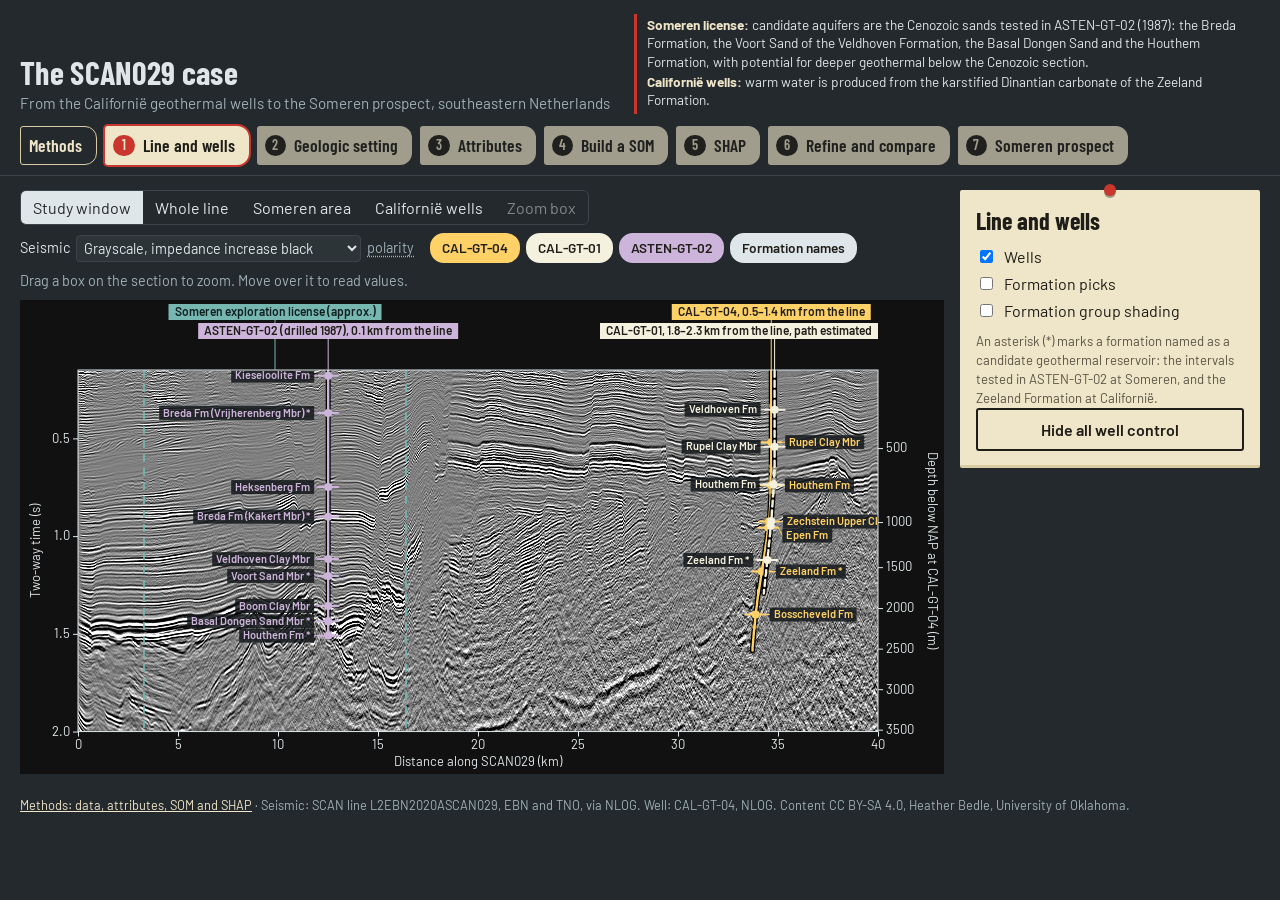
==== index.html @ 5c76081e "Add files via upload" ====
<!doctype html>
<html lang="en">
<head>
<meta charset="utf-8">
<meta name="viewport" content="width=device-width, initial-scale=1">
<title>The SCAN029 case: attributes, SOM facies and SHAP</title>
<link rel="preconnect" href="https://fonts.googleapis.com">
<link rel="preconnect" href="https://fonts.gstatic.com" crossorigin>
<link href="https://fonts.googleapis.com/css2?family=Barlow+Condensed:wght@500;600;700&family=Barlow:wght@400;500;600&display=swap" rel="stylesheet">
<link rel="stylesheet" href="css/style.css">
<script data-goatcounter="https://hbedle.goatcounter.com/count" async src="//gc.zgo.at/count.js"></script>
</head>
<body>
<header class="bar">
  <div class="case">
    <h1>The SCAN029 case</h1>
    <p>From the Californië geothermal wells to the Someren prospect, southeastern Netherlands</p>
  </div>
  <div class="job" aria-label="Exploration context">
    <p><strong>Someren license:</strong> candidate aquifers are the Cenozoic sands tested in ASTEN-GT-02 (1987): the Breda Formation, the Voort Sand of the Veldhoven Formation, the Basal Dongen Sand and the Houthem Formation, with potential for deeper geothermal below the Cenozoic section.</p>
    <p><strong>Californië wells:</strong> warm water is produced from the karstified Dinantian carbonate of the Zeeland Formation.</p>
  </div>
  <nav class="stages" aria-label="Stages">
    <a class="tag methods" href="methods.html" target="_blank" rel="noopener">Methods</a>
    <button class="tag" data-stage="1" aria-current="true"><span>1</span>Line and wells</button>
    <button class="tag" data-stage="2"><span>2</span>Geologic setting</button>
    <button class="tag" data-stage="3"><span>3</span>Attributes</button>
    <button class="tag" data-stage="4"><span>4</span>Build a SOM</button>
    <button class="tag" data-stage="5"><span>5</span>SHAP</button>
    <button class="tag" data-stage="6"><span>6</span>Refine and compare</button>
    <button class="tag" data-stage="7"><span>7</span>Someren prospect</button>
  </nav>
</header>

<main class="board">
  <section class="exhibit" aria-label="Seismic section">
    <div class="viewbar">
      <div class="seg" role="group" aria-label="Zoom">
        <button data-zoom="study" aria-pressed="true">Study window</button>
        <button data-zoom="full" aria-pressed="false">Whole line</button>
        <button data-zoom="someren" aria-pressed="false">Someren area</button>
        <button data-zoom="well" aria-pressed="false">Californië wells</button>
        <button data-zoom="custom" aria-pressed="false" disabled title="Drag a box on the section to zoom">Zoom box</button>
      </div>
      <label class="seis">Seismic <select id="seisMap"></select> <button class="term" data-term="polarity">polarity</button></label>
      <div class="chips" id="wellChips" role="group" aria-label="Wells shown"></div>
      <div class="readout" id="readout">Drag a box on the section to zoom. Move over it to read values.</div>
    </div>
    <div class="canvaswrap"><canvas id="section" aria-label="Seismic section display"></canvas></div>
  </section>

  <aside class="notes">
    <!-- Stage 1 -->
    <div class="card" data-for="1">
      <h2>Line and wells</h2>
      <fieldset>
        <label><input type="checkbox" id="showWell" checked> Wells</label>
        <label><input type="checkbox" id="showHorizons"> Formation picks</label>
        <label><input type="checkbox" id="showUnits"> Formation group shading</label>
      </fieldset>
      <p class="small">An asterisk (*) marks a formation named as a candidate geothermal reservoir: the intervals tested in ASTEN-GT-02 at Someren, and the Zeeland Formation at Californië.</p>
      <button class="big" id="hideWellControl" aria-pressed="false">Hide all well control</button>
      <div class="pick" id="pickPanel" hidden>
        <h3>Pick horizons</h3>
        <label class="field">Horizon <select id="pickHorizon"></select></label>
        <label><input type="checkbox" id="pickSnap" checked> Snap to the horizon polarity within ±8 ms</label>
        <p class="small">Click adds a point. Shift-click removes the nearest point. Picked horizons replace the automatic ones along their picked extent.</p>
        <div class="row2"><button class="big" id="pickClear">Clear horizon</button><button class="big" id="pickSave">Download picks</button></div>
      </div>
    </div>

    <!-- Geologic setting -->
    <div class="card" data-for="2" hidden>
      <h2>Geologic setting</h2>
      <p class="small">Each event outlines where it can be seen on SCAN029.</p>
      <div class="events">
        <button data-geo="33.3,35.3,0.85,1.10" aria-pressed="false"><b>Carboniferous → Permian</b><small>Variscan uplift and erosion; Zechstein rests on Namurian shale at Californië (Base Permian unconformity)</small></button>
        <button data-geo="33.8,35.3,0.70,0.82" aria-pressed="false"><b>Late Cretaceous</b><small>Inversion of the Roer Valley Graben; at Californië, Maastricht chalk rests on the Lower Buntsandstein</small></button>
        <button data-geo="10.5,14.5,1.30,1.55" aria-pressed="false"><b>Paleocene–Eocene → Oligocene</b><small>Erosion at the base of the Oligocene; Berg (Vessem) sand rests on Basal Dongen Sand in ASTEN-GT-02</small></button>
        <button data-geo="12.0,22.0,0.30,1.60" aria-pressed="false"><b>Late Oligocene → present</b><small>Graben subsidence along the Peel Boundary Fault, with up to 1000 m of throw and up to 2000 m of Cenozoic fill</small></button>
        <button data-geo="33.3,35.3,1.10,1.60" aria-pressed="false"><b>Dinantian</b><small>Carbonate platform; karst and fracture permeability produce warm water at Californië</small></button>
      </div>
      <label><input type="checkbox" id="geoColumns" checked> Formation groups at the wells</label>
      <p class="small">An asterisk (*) on a formation name marks a candidate geothermal reservoir.</p>
      <div id="groupLegend" class="legend-groups"></div>
      <figure class="ref">
        <a href="img/doornenbal2019_fig4.png" target="_blank" rel="noopener"><img src="img/doornenbal2019_fig4.png" alt="Interpreted west–east seismic line L2CAL2009A-2 across the Californië geothermal wells and the Tegelen Fault"></a>
        <figcaption>Interpreted line L2CAL2009A-2 across the Californië wells and the Tegelen Fault, a different line from SCAN029. Doornenbal et al. (2019), Geological Society, London, Special Publications 494, fig. 4. CC BY 4.0.</figcaption>
      </figure>
    </div>

    <!-- Attributes -->
    <div class="card" data-for="3" hidden>
      <h2>Attributes</h2>
      <label class="field">Attribute
        <select id="attrSelect"></select>
      </label>
      <label class="field">Color scale <select id="attrLut"></select></label>
      <label class="field">Overlay opacity <input type="range" id="attrOpacity" min="0" max="1" step="0.05" value="0.75"></label>
      <canvas id="colorbar" width="260" height="44" aria-label="Color scale"></canvas>
      <label class="keep"><input type="checkbox" id="attrForSom"> Use this attribute in the SOM <span id="pickCount" class="count"></span></label>
      <p class="small">Chosen for the SOM: <span id="somPicks2">none yet</span></p>
      <dl class="explain">
        <dt>Measures</dt><dd id="attrMeasures"></dd>
        <dt>Often associated with</dt><dd id="attrGeology"></dd>
        <dt>Source</dt><dd id="attrSource" class="small"></dd>
      </dl>
      <label><input type="checkbox" class="syncHorizons"> Formation picks</label>
    </div>

    <!-- Build a SOM -->
    <div class="card" data-for="4" hidden>
      <h2>Build a SOM</h2>
      <details open><summary>Attributes</summary>
        <div id="attrChecks" class="checks attr-picks"></div>
      </details>
      <p class="small">Chosen: <span id="somPicks">none yet</span></p>
      <label class="field">Neurons
        <select id="neurons" class="neurons">
          <option value="2">4 (2 × 2)</option><option value="3">9 (3 × 3)</option><option value="4">16 (4 × 4)</option>
          <option value="5">25 (5 × 5)</option><option value="6" selected>36 (6 × 6)</option><option value="8">64 (8 × 8)</option><option value="10">100 (10 × 10)</option>
        </select>
      </label>
      <label class="field">Area along the line
        <select id="somArea"><option value="study" selected>Study window (0–40 km)</option><option value="full">Whole line</option><option value="someren">Someren area (0–21 km)</option><option value="well">Californië wells (29–40 km)</option><option value="view">Current view (zoom box)</option></select>
      </label>
      <div class="row2">
        <label class="field">Top (s) <input type="number" id="somTop" min="0.15" max="2.9" step="0.05" value="0.15"></label>
        <label class="field">Base (s) <input type="number" id="somBase" min="0.25" max="3.0" step="0.05" value="2.00"></label>
      </div>
      <p class="small">Attributes are converted to standard deviations within this window, and only samples inside it are trained on and classified.</p>
      <button class="big run" id="runSom">Train the SOM</button>
      <div class="progress" id="progress" hidden><div class="bar"><span id="progressBar"></span></div><p class="small"></p></div>
      <label class="field">Overlay opacity <input type="range" id="somOpacity" min="0" max="1" step="0.05" value="0.75"></label>
      <h3>The trained map</h3><button class="term help" data-term="helpSomGrid">Help me read this plot</button>
      <canvas id="somGrid" width="268" height="268" aria-label="SOM neuron grid with 2D colors; click a neuron to switch it on or off"></canvas>
      <div class="row2"><button class="big" id="neuronsAll">Show all neurons</button><button class="big" id="neuronsNone">Hide all neurons</button></div>
      <p class="small" id="neuronInfo"></p>
      <p class="small">Click a neuron to switch it on or off on the section; shift-click shows only that neuron. Dot size is the share of samples assigned to each neuron.</p>
      <details><summary>Attributes that repeat each other</summary>
        <div id="redundancy" class="small"></div>
      </details>
      <details><summary>Runs</summary>
        <div id="runLog" class="runlog"><p class="small">No runs yet.</p></div>
      </details>
    </div>

    <!-- SHAP -->
    <div class="card" data-for="5" hidden>
      <h2>SHAP</h2>
      <p class="small" id="shapRunLabel">Train a SOM in stage 4 first.</p>
      <h3>Global SHAP: how far each attribute moves samples across the map</h3><button class="term help" data-term="helpShapGlobal">Help me read this plot</button>
      <canvas id="shapGlobal" width="268" height="200" aria-label="Mean SHAP magnitude by attribute"></canvas>
      <p class="small">Mean <button class="term" data-term="shap">SHAP</button> magnitude over 400 random samples, as a fraction of the map width. Axis fixed at 0–0.3.</p>
      <h3>Local SHAP: one sample</h3>
      <p class="small" id="sampleTitle">Click the section to explain a sample</p>
      <button class="term help" data-term="helpShapPath">Help me read this plot</button>
      <canvas id="shapPath" width="268" height="268" aria-label="Path of a sample across the SOM grid"></canvas>
      <button class="term help" data-term="helpShapBars">Help me read this plot</button>
      <canvas id="shapLocal" width="268" height="200" aria-label="SHAP values for the clicked sample"></canvas>
      <p class="small">The path starts at the average position of all samples and adds each attribute's SHAP value in turn, largest first, ending at the sample's position on the map.</p>
    </div>

    <!-- Refine and compare -->
    <div class="card" data-for="6" hidden>
      <h2>Refine and compare</h2>
      <div id="comparePanel">
        <fieldset class="modes">
          <label><input type="radio" name="compareMode" value="off" checked> One run only</label>
          <label><input type="radio" name="compareMode" value="wipe"> Two runs, one view with a movable split</label>
          <label><input type="radio" name="compareMode" value="stacked"> Two runs, one view above the other</label>
        </fieldset>
        <label class="field" id="wipeRow">Split position <input type="range" id="wipe" min="0.05" max="0.95" step="0.01" value="0.5"></label>
        <div class="row2"><label class="field">Left <select id="runA"></select></label><label class="field">Right <select id="runB"></select></label></div>
        <button class="big" id="swapRuns">Swap left and right</button>
        <label class="field">Overlay opacity <input type="range" id="somOpacity2" min="0" max="1" step="0.05" value="0.75"></label>
        <div class="row2"><canvas id="somGridA" width="132" height="132" aria-label="Left run neuron grid"></canvas><canvas id="somGridB" width="132" height="132" aria-label="Right run neuron grid"></canvas></div>
      </div>
      <details open><summary>Change the attributes and run again</summary>
        <p class="small">Change the set after reading the SHAP values, then train a second SOM in the same window.</p>
        <div id="attrChecks2" class="checks attr-picks"></div>
        <p class="small">Chosen: <span id="somPicks2b">none yet</span> <span id="pickCount2" class="count"></span></p>
        <label class="field">Neurons
          <select class="neurons">
            <option value="2">4 (2 × 2)</option><option value="3">9 (3 × 3)</option><option value="4">16 (4 × 4)</option>
            <option value="5">25 (5 × 5)</option><option value="6" selected>36 (6 × 6)</option><option value="8">64 (8 × 8)</option><option value="10">100 (10 × 10)</option>
          </select>
        </label>
        <p class="small">Window: <span id="windowText"></span> (set in stage 4)</p>
        <button class="big run" id="runSom2">Train the SOM again</button>
        <div class="progress" hidden><div class="bar"><span></span></div><p class="small"></p></div>
      </details>
    </div>

    <!-- Someren prospect -->
    <div class="card" data-for="7" hidden>
      <h2>Someren prospect</h2>
      <p class="small">ASTEN-GT-02, drilled in 1987, lies 0.1 km from the line inside the license. Its tops are placed in two-way time with the migration velocities.</p>
      <label class="field">Overlay opacity <input type="range" id="verdictOpacity" min="0" max="1" step="0.05" value="0.6"></label>
      <canvas id="somGridVerdict" width="268" height="268" aria-label="SOM neuron grid; click a neuron to switch it on or off"></canvas>
      <div class="row2"><button class="big" id="neuronsAllV">Show all neurons</button><button class="big" id="neuronsNoneV">Hide all neurons</button></div>
      <p class="small" id="neuronInfoVerdict"></p>
    </div>
  </aside>
</main>

<div class="glossary" id="glossary" role="dialog" aria-modal="false" hidden>
  <button class="close" aria-label="Close">×</button>
  <h3 id="glossTitle"></h3><p id="glossText"></p>
</div>

<footer class="foot">
  <a href="methods.html" target="_blank" rel="noopener">Methods: data, attributes, SOM and SHAP</a> ·
  Seismic: SCAN line L2EBN2020ASCAN029, EBN and TNO, via NLOG. Well: CAL-GT-04, NLOG.
  Content CC BY-SA 4.0, Heather Bedle, University of Oklahoma.
</footer>
<script src="js/app.js"></script>
</body>
</html>
---- css/style.css ----
:root{
  --board:#23292c; --board-2:#2c3438; --line:#3b4549;
  --paper:#efe5c8; --paper-edge:#d9cba2; --ink:#1f1d18; --ink-soft:#5a5446;
  --thread:#c8362d; --chalk:#dfe6e9; --chalk-dim:#9fb0b6;
  --font-display:"Barlow Condensed","Arial Narrow",Arial,sans-serif;
  --font-body:"Barlow","Helvetica Neue",Arial,sans-serif;
}
*{box-sizing:border-box}
html,body{margin:0;background:var(--board);color:var(--chalk);font-family:var(--font-body);font-size:16px;line-height:1.45}
button,select,input{font:inherit}
[hidden]{display:none!important}
:focus-visible{outline:3px solid #ffd166;outline-offset:2px}

.bar{display:flex;flex-wrap:wrap;align-items:flex-end;justify-content:space-between;gap:12px 24px;padding:14px 20px 10px;border-bottom:1px solid var(--line)}
.case h1{font-family:var(--font-display);font-weight:700;font-size:2rem;line-height:1;margin:0;letter-spacing:.01em}
.case p{margin:4px 0 0;color:var(--chalk-dim);font-size:.95rem}
.stages{display:flex;flex-wrap:wrap;gap:8px}
.tag{position:relative;display:flex;align-items:center;gap:8px;padding:6px 14px 6px 8px;border:0;border-radius:3px 12px 12px 3px;
  background:var(--paper);color:var(--ink);font-family:var(--font-display);font-weight:600;font-size:1.1rem;cursor:pointer;opacity:.62}
.tag span{display:grid;place-items:center;width:1.5em;height:1.5em;border-radius:50%;background:var(--ink);color:var(--paper);font-size:.9rem}
.tag[aria-current="true"]{opacity:1;box-shadow:0 0 0 2px var(--thread)}
.tag[aria-current="true"] span{background:var(--thread)}
.tag:disabled{cursor:not-allowed;opacity:.3}

.board{display:grid;grid-template-columns:minmax(0,1fr) 300px;gap:16px;padding:14px 20px}
.exhibit{min-width:0}
.viewbar{display:flex;flex-wrap:wrap;gap:8px 16px;align-items:center;margin-bottom:8px}
.seg{display:inline-flex;border:1px solid var(--line);border-radius:6px;overflow:hidden}
.seg button{background:transparent;color:var(--chalk);border:0;padding:5px 12px;cursor:pointer}
.seg button[aria-pressed="true"]{background:var(--chalk);color:var(--board)}
.readout{color:var(--chalk-dim);font-size:.9rem;font-variant-numeric:tabular-nums}
.canvaswrap{position:relative;width:100%;aspect-ratio:16/8.2;background:#111}
#section{position:absolute;inset:0;width:100%;height:100%;cursor:crosshair}

.notes{display:flex;flex-direction:column;gap:14px}
.card{position:relative;background:var(--paper);color:var(--ink);padding:18px 16px 14px;border-radius:2px;border-bottom:3px solid var(--paper-edge)}
.card::before{content:"";position:absolute;top:-6px;left:50%;width:12px;height:12px;margin-left:-6px;border-radius:50%;background:var(--thread);box-shadow:0 2px 0 rgba(0,0,0,.35)}
.card h2{font-family:var(--font-display);font-weight:700;font-size:1.5rem;line-height:1.1;margin:0 0 10px}
.card h3{font-family:var(--font-display);font-weight:600;font-size:1.1rem;margin:14px 0 4px}
.card fieldset{border:0;margin:0 0 10px;padding:0;display:grid;gap:4px}
.card label{display:flex;gap:8px;align-items:center}
.card .field{display:grid;gap:4px;margin:8px 0}
.card select{width:100%;padding:5px;border:1px solid var(--ink-soft);background:#fffaf0;color:var(--ink);border-radius:3px}
.card input[type=range]{width:100%;accent-color:var(--thread)}
.big{width:100%;padding:8px;border:2px solid var(--ink);background:transparent;color:var(--ink);border-radius:3px;cursor:pointer;font-weight:600}
.big[aria-pressed="true"]{background:var(--ink);color:var(--paper)}
.small{font-size:.82rem;color:var(--ink-soft);margin:6px 0 0}
.explain{margin:8px 0}
.explain dt{font-weight:600;margin-top:8px}
.explain dd{margin:2px 0 0}
#wiggle,#colorbar{display:block;width:100%;height:auto}
.term{border:0;padding:0;background:none;color:inherit;font:inherit;text-decoration:underline dotted;text-underline-offset:3px;cursor:help}

.presets{display:grid;gap:4px;margin-bottom:6px}
.presets button{text-align:left;padding:6px 8px;border:1px solid var(--ink-soft);background:transparent;color:var(--ink);border-radius:3px;cursor:pointer}
.presets button[aria-checked="true"]{background:var(--ink);color:var(--paper)}
.presets small{display:block;font-size:.75rem;opacity:.8}
.legend{display:grid;gap:6px;margin:8px 0}
.legend .row{display:grid;grid-template-columns:18px 1fr;gap:8px;align-items:center}
.legend .sw{width:18px;height:18px;border-radius:2px}
.legend canvas{width:100%;height:auto;display:block}

.glossary{position:fixed;z-index:10;max-width:320px;background:var(--paper);color:var(--ink);padding:14px 16px;border-radius:3px;box-shadow:0 8px 24px rgba(0,0,0,.45)}
.glossary h3{font-family:var(--font-display);margin:0 0 6px;font-size:1.2rem}
.glossary p{margin:0}
.glossary .close{position:absolute;top:4px;right:8px;border:0;background:none;font-size:1.3rem;cursor:pointer;color:var(--ink)}
.foot{padding:8px 20px 18px;color:var(--chalk-dim);font-size:.8rem}

@media (max-width:900px){
  .board{grid-template-columns:1fr}
  .canvaswrap{aspect-ratio:4/3.4}
}

.row2{display:grid;grid-template-columns:1fr 1fr;gap:6px}
.pick{border-top:1px dashed var(--ink-soft);margin-top:12px;padding-top:4px}
#shapLocal,#shapGlobal,#shapBar{display:block;width:100%;height:auto;background:#fffaf0}

.checks{display:grid;gap:2px;margin-bottom:6px}
.checks .fam{font-weight:600;font-size:.8rem;color:var(--ink-soft);margin-top:6px;text-transform:uppercase;letter-spacing:.04em}
.checks label{font-size:.95rem}
.run{background:var(--thread);border-color:var(--thread);color:#fff;margin-top:6px}
.run:disabled{opacity:.5;cursor:wait}
.progress .bar{height:8px;background:#e0d4b0;border-radius:4px;overflow:hidden;margin-top:8px}
.progress .bar span{display:block;height:100%;width:0;background:var(--thread)}
#somGrid,#somGridVerdict,#shapPath{display:block;width:100%;height:auto;background:#fffaf0}
.runlog{display:grid;gap:4px}
.runlog button{text-align:left;padding:6px 8px;border:1px solid var(--ink-soft);background:transparent;color:var(--ink);border-radius:3px;cursor:pointer;font-size:.85rem}
.runlog button[aria-pressed="true"]{background:var(--ink);color:var(--paper)}
.runlog small{display:block;opacity:.8}
.warn{color:#9d0208}

.chips{display:inline-flex;flex-wrap:wrap;gap:6px}
.chips button{--chip:#fff;border:2px solid var(--chip);background:transparent;color:var(--chip);border-radius:14px;padding:3px 10px;font-size:.85rem;font-weight:600;cursor:pointer}
.chips button[aria-pressed="true"]{background:var(--chip);color:#1f1d18}
.chips button:last-child{--chip:#dfe6e9}

.job{flex:1 1 420px;max-width:760px;font-size:.85rem;line-height:1.35;color:var(--chalk);border-left:3px solid var(--thread);padding:2px 0 2px 10px;margin:0}
.job p{margin:0 0 2px}
.job strong{color:var(--paper)}

.seis{display:inline-flex;gap:6px;align-items:center;color:var(--chalk);font-size:.9rem}
.seis select{background:var(--board-2);color:var(--chalk);border:1px solid var(--line);border-radius:4px;padding:3px}
.seis .term{color:var(--chalk-dim)}

.card input[type=number]{width:100%;padding:4px;border:1px solid var(--ink-soft);background:#fffaf0;color:var(--ink);border-radius:3px}

.events{display:grid;gap:5px;margin:6px 0 10px}
.events button{text-align:left;padding:6px 8px;border:1px solid var(--ink-soft);background:transparent;color:var(--ink);border-radius:3px;cursor:pointer}
.events button[aria-pressed="true"]{background:var(--ink);color:var(--paper)}
.events b{display:block;font-family:var(--font-display);font-size:1rem}
.events small{display:block;font-size:.8rem;line-height:1.3}
.legend-groups{display:grid;gap:3px;margin:6px 0 10px;font-size:.78rem}
.legend-groups .grp{display:grid;grid-template-columns:46px 1fr;gap:6px;align-items:center}
.legend-groups span{display:block;text-align:center;font-weight:700;border-radius:2px;padding:1px 0;color:#10151a}
.ref{margin:8px 0 0}
.ref img{width:100%;height:auto;display:block;border:1px solid var(--paper-edge)}
.ref figcaption{font-size:.75rem;color:var(--ink-soft);margin-top:4px}

.term.help{display:block;margin:0 0 4px;font-size:.8rem;color:#9d0208;text-decoration:underline dotted}
.seg button:disabled{opacity:.5;cursor:default}
.glossary{max-width:380px}

.tag.methods{text-decoration:none;background:transparent;color:var(--paper);border:1px solid var(--paper-edge);opacity:1}
.foot a{color:var(--paper)}
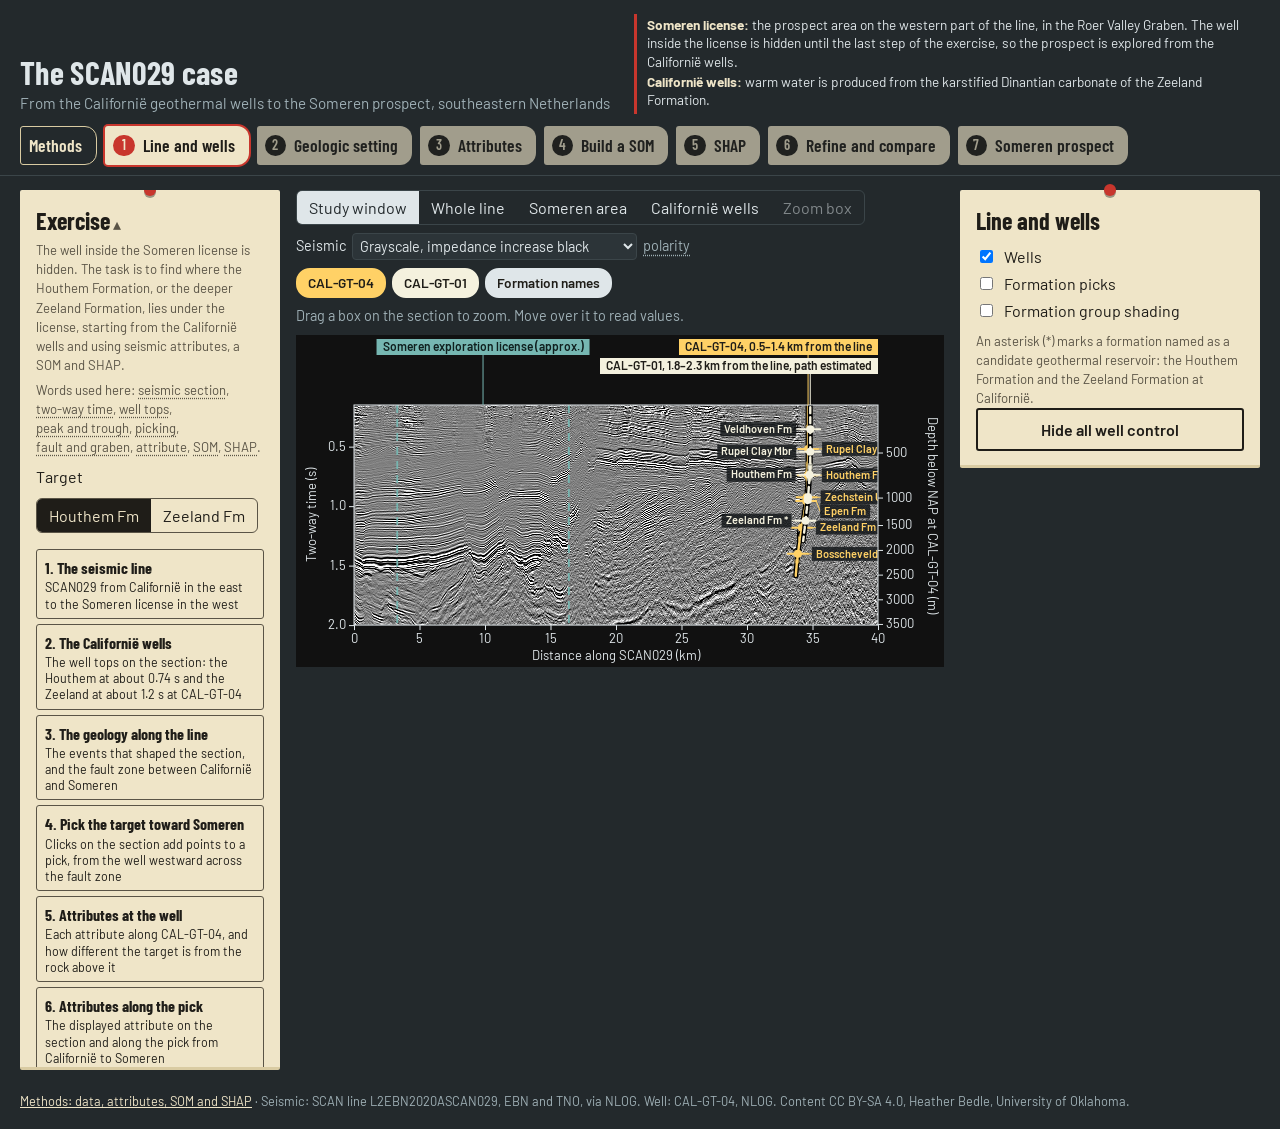
==== commit 0b15f710: "Add files via upload" ====
--- a/index.html
+++ b/index.html
@@ -17,7 +17,8 @@
     <p>From the Californië geothermal wells to the Someren prospect, southeastern Netherlands</p>
   </div>
   <div class="job" aria-label="Exploration context">
-    <p><strong>Someren license:</strong> candidate aquifers are the Cenozoic sands tested in ASTEN-GT-02 (1987): the Breda Formation, the Voort Sand of the Veldhoven Formation, the Basal Dongen Sand and the Houthem Formation, with potential for deeper geothermal below the Cenozoic section.</p>
+    <p class="beforeReveal"><strong>Someren license:</strong> the prospect area on the western part of the line, in the Roer Valley Graben. The well inside the license is hidden until the last step of the exercise, so the prospect is explored from the Californië wells.</p>
+    <p class="afterReveal" hidden><strong>Someren license:</strong> candidate aquifers are the intervals tested in ASTEN-GT-02 (1987): the sands of the 1987 Breda Formation (Oosterhout to Veldhoven formations in the 2021 TNO revision), the Voort Member, the Reusel Member (the 1987 Basal Dongen Sand) and the Houthem Formation, with potential for deeper geothermal below the Cenozoic section.</p>
     <p><strong>Californië wells:</strong> warm water is produced from the karstified Dinantian carbonate of the Zeeland Formation.</p>
   </div>
   <nav class="stages" aria-label="Stages">
@@ -33,6 +34,39 @@
 </header>
 
 <main class="board">
+  <aside class="exercise-col" aria-label="Exercise">
+    <details class="card exercise" open>
+      <summary><h2>Exercise</h2></summary>
+      <p class="small">The well inside the Someren license is hidden. The task is to find where the Houthem Formation, or the deeper Zeeland Formation, lies under the license, starting from the Californië wells and using seismic attributes, a SOM and SHAP.</p>
+      <p class="small">Words used here: <button class="term" data-term="section">seismic section</button>, <button class="term" data-term="twt">two-way time</button>, <button class="term" data-term="welltops">well tops</button>, <button class="term" data-term="peaktrough">peak and trough</button>, <button class="term" data-term="horizon">picking</button>, <button class="term" data-term="faultgraben">fault and graben</button>, <button class="term" data-term="attribute">attribute</button>, <button class="term" data-term="som">SOM</button>, <button class="term" data-term="shap">SHAP</button>.</p>
+      <label class="field">Target</label>
+      <div class="seg ex-seg" role="group" aria-label="Target" id="exTarget">
+        <button data-target="houthem" aria-pressed="true">Houthem Fm</button><button data-target="zeeland" aria-pressed="false">Zeeland Fm</button>
+      </div>
+      <div class="events" id="exSteps">
+        <button data-ex="1" aria-pressed="false"><b>1. The seismic line</b><small>SCAN029 from Californië in the east to the Someren license in the west</small></button>
+        <button data-ex="2" aria-pressed="false"><b>2. The Californië wells</b><small>The well tops on the section: the Houthem at about 0.74 s and the Zeeland at about 1.2 s at CAL-GT-04</small></button>
+        <button data-ex="3" aria-pressed="false"><b>3. The geology along the line</b><small>The events that shaped the section, and the fault zone between Californië and Someren</small></button>
+        <button data-ex="4" aria-pressed="false"><b>4. Pick the target toward Someren</b><small>Clicks on the section add points to a pick, from the well westward across the fault zone</small></button>
+        <button data-ex="5" aria-pressed="false"><b>5. Attributes at the well</b><small>Each attribute along CAL-GT-04, and how different the target is from the rock above it</small></button>
+        <button data-ex="6" aria-pressed="false"><b>6. Attributes along the pick</b><small>The displayed attribute on the section and along the pick from Californië to Someren</small></button>
+        <button data-ex="7" aria-pressed="false"><b>7. Build a SOM</b><small>The four attributes that set the target apart most, skipping near-duplicates, go to the SOM</small></button>
+        <button data-ex="8" aria-pressed="false"><b>8. Where the target's classes occur</b><small>Only the SOM classes of the target at CAL-GT-04 are shown along the line</small></button>
+        <button data-ex="9" aria-pressed="false"><b>9. SHAP</b><small>Which attributes place samples in those classes</small></button>
+        <button data-ex="10" aria-pressed="false"><b>10. Reveal the Someren well</b><small>The well inside the license, its Houthem top against the pick, and the SOM classes at the well</small></button>
+      </div>
+      <div id="pickCtl" hidden>
+        <p class="small">Picking is on: clicks on the section add points. Dragging a box still zooms. <span id="pickInfo"></span></p>
+        <label class="field">Snap each point to <button class="term" data-term="snap">snapping</button>
+          <select id="pickSnap"><option value="none">No snapping</option><option value="peak">Nearest peak (positive amplitude)</option><option value="trough">Nearest trough (negative amplitude)</option><option value="zero">Nearest zero crossing</option></select></label>
+        <div class="row2"><button class="big" id="pickUndo">Remove last point</button><button class="big" id="pickClearAll">Clear pick</button></div>
+        <button class="big" id="pickDone">Done picking</button>
+      </div>
+      <p class="small" id="exInfo"></p>
+      <div id="revealReport"></div>
+    </details>
+  </aside>
+
   <section class="exhibit" aria-label="Seismic section">
     <div class="viewbar">
       <div class="seg" role="group" aria-label="Zoom">
@@ -47,6 +81,14 @@
       <div class="readout" id="readout">Drag a box on the section to zoom. Move over it to read values.</div>
     </div>
     <div class="canvaswrap"><canvas id="section" aria-label="Seismic section display"></canvas></div>
+    <div id="pickProfileWrap" hidden><canvas id="pickProfile" aria-label="Attribute along the pick"></canvas></div>
+    <div class="expanel" id="exPanel" hidden>
+      <div><canvas id="exWell" aria-label="The displayed attribute along the wells"></canvas>
+        <button class="term help" data-term="helpExWell">Reading the well tracks</button></div>
+      <div><h3 id="exBarsTitle">How different the target is</h3>
+        <canvas id="exBars" width="300" height="360" aria-label="How different the target is from the rock above it, for every attribute"></canvas>
+        <p class="small" id="exBarsNote"></p><button class="term help" data-term="separationEx">How this is measured</button></div>
+    </div>
   </section>
 
   <aside class="notes">
@@ -58,7 +100,7 @@
         <label><input type="checkbox" id="showHorizons"> Formation picks</label>
         <label><input type="checkbox" id="showUnits"> Formation group shading</label>
       </fieldset>
-      <p class="small">An asterisk (*) marks a formation named as a candidate geothermal reservoir: the intervals tested in ASTEN-GT-02 at Someren, and the Zeeland Formation at Californië.</p>
+      <p class="small">An asterisk (*) marks a formation named as a candidate geothermal reservoir: the Houthem Formation and the Zeeland Formation at Californië<span class="afterReveal" hidden>, and the intervals tested in ASTEN-GT-02 at Someren</span>.</p>
       <button class="big" id="hideWellControl" aria-pressed="false">Hide all well control</button>
       <div class="pick" id="pickPanel" hidden>
         <h3>Pick horizons</h3>
@@ -76,7 +118,7 @@
       <div class="events">
         <button data-geo="33.3,35.3,0.85,1.10" aria-pressed="false"><b>Carboniferous → Permian</b><small>Variscan uplift and erosion; Zechstein rests on Namurian shale at Californië (Base Permian unconformity)</small></button>
         <button data-geo="33.8,35.3,0.70,0.82" aria-pressed="false"><b>Late Cretaceous</b><small>Inversion of the Roer Valley Graben; at Californië, Maastricht chalk rests on the Lower Buntsandstein</small></button>
-        <button data-geo="10.5,14.5,1.30,1.55" aria-pressed="false"><b>Paleocene–Eocene → Oligocene</b><small>Erosion at the base of the Oligocene; Berg (Vessem) sand rests on Basal Dongen Sand in ASTEN-GT-02</small></button>
+        <button data-geo="10.5,14.5,1.30,1.55" aria-pressed="false"><b>Paleocene–Eocene → Oligocene</b><small>Erosion at the base of the Oligocene; in the graben the Oligocene rests on the Paleocene, and the whole Eocene is missing</small></button>
         <button data-geo="12.0,22.0,0.30,1.60" aria-pressed="false"><b>Late Oligocene → present</b><small>Graben subsidence along the Peel Boundary Fault, with up to 1000 m of throw and up to 2000 m of Cenozoic fill</small></button>
         <button data-geo="33.3,35.3,1.10,1.60" aria-pressed="false"><b>Dinantian</b><small>Carbonate platform; karst and fracture permeability produce warm water at Californië</small></button>
       </div>
@@ -195,7 +237,8 @@
     <!-- Someren prospect -->
     <div class="card" data-for="7" hidden>
       <h2>Someren prospect</h2>
-      <p class="small">ASTEN-GT-02, drilled in 1987, lies 0.1 km from the line inside the license. Its tops are placed in two-way time with the migration velocities.</p>
+      <p class="small beforeReveal">The well inside the license is hidden until the last step of the exercise.</p>
+      <p class="small afterReveal" hidden>ASTEN-GT-02, drilled in 1987, lies 0.1 km from the line inside the license. Its tops, from the 2021 TNO revision, are placed in two-way time with the migration velocities.</p>
       <label class="field">Overlay opacity <input type="range" id="verdictOpacity" min="0" max="1" step="0.05" value="0.6"></label>
       <canvas id="somGridVerdict" width="268" height="268" aria-label="SOM neuron grid; click a neuron to switch it on or off"></canvas>
       <div class="row2"><button class="big" id="neuronsAllV">Show all neurons</button><button class="big" id="neuronsNoneV">Hide all neurons</button></div>
--- a/css/style.css
+++ b/css/style.css
@@ -122,3 +122,32 @@
 
 .tag.methods{text-decoration:none;background:transparent;color:var(--paper);border:1px solid var(--paper-edge);opacity:1}
 .foot a{color:var(--paper)}
+
+/* ---------- three columns: exercise steps on the left, the section in the middle, the stage controls on the right ---------- */
+.board{grid-template-columns:260px minmax(0,1fr) 300px}
+.exercise-col{min-width:0;display:flex;flex-direction:column;gap:14px}
+.exercise-col .card{position:sticky;top:10px;max-height:calc(100vh - 20px);overflow-y:auto}
+.exercise-col .events button small{font-size:.78rem}
+.exercise summary{cursor:pointer;list-style:none}
+.exercise summary::-webkit-details-marker{display:none}
+.exercise summary h2{display:inline}
+.exercise summary::after{content:" ▾";font-size:1rem;color:var(--ink-soft)}
+.exercise[open] summary::after{content:" ▴"}
+.ex-seg{margin:2px 0 10px;border-color:var(--ink-soft)}
+.ex-seg button{color:var(--ink)}
+.ex-seg button[aria-pressed="true"]{background:var(--ink);color:var(--paper)}
+#revealReport p{margin:6px 0}
+#pickProfileWrap{margin-top:8px}
+#pickProfile{display:block;width:100%;height:150px;background:#fffaf0;border-radius:2px}
+.expanel{display:grid;grid-template-columns:minmax(0,1.3fr) minmax(0,1fr);gap:12px;margin-top:10px;color:var(--chalk)}
+.expanel h3{margin:0 0 4px;font-family:var(--font-display)}
+#exWell{display:block;width:100%;height:460px;background:#fffaf0;border-radius:2px}
+#exBars{display:block;width:100%;height:auto;background:#fffaf0;cursor:pointer}
+.expanel .term.help{color:var(--chalk)}
+@media (max-width:1250px){
+  .board{grid-template-columns:minmax(0,1fr) 300px}
+  .exercise-col{grid-column:1 / -1}
+  .exercise-col .card{position:static;max-height:none}
+}
+@media (max-width:900px){ .board{grid-template-columns:1fr} .expanel{grid-template-columns:1fr} }
+.expanel .small{color:var(--chalk-dim)}
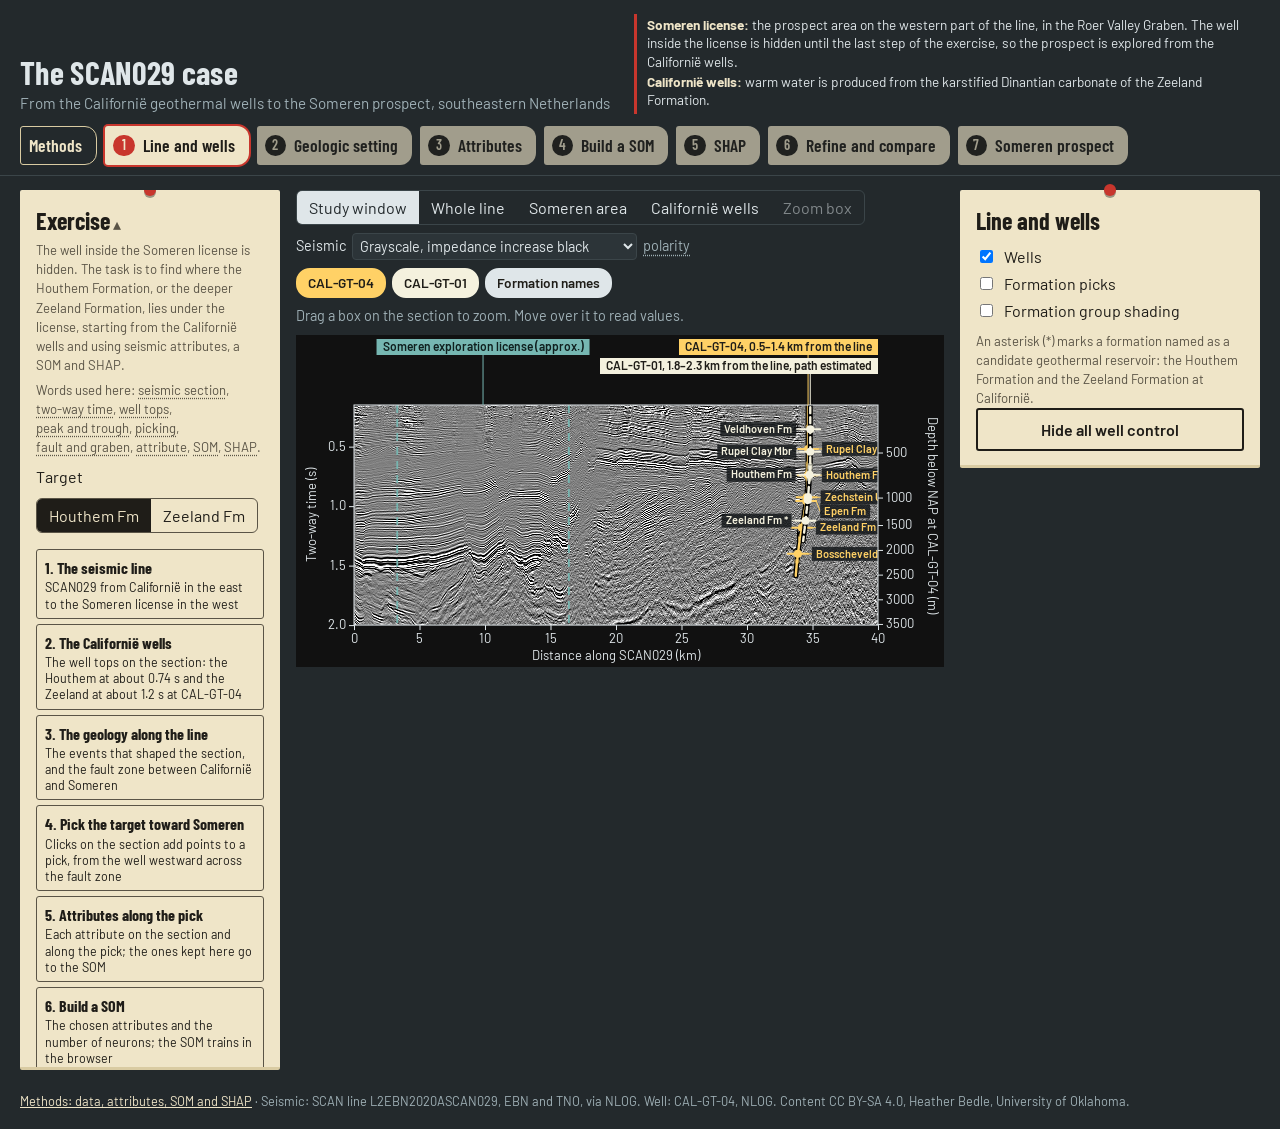
==== commit 08dcf3d0: "Add files via upload" ====
--- a/index.html
+++ b/index.html
@@ -7,7 +7,7 @@
 <link rel="preconnect" href="https://fonts.googleapis.com">
 <link rel="preconnect" href="https://fonts.gstatic.com" crossorigin>
 <link href="https://fonts.googleapis.com/css2?family=Barlow+Condensed:wght@500;600;700&family=Barlow:wght@400;500;600&display=swap" rel="stylesheet">
-<link rel="stylesheet" href="css/style.css">
+<link rel="stylesheet" href="css/style.css?v=2026-09-29-exercise2">
 <script data-goatcounter="https://hbedle.goatcounter.com/count" async src="//gc.zgo.at/count.js"></script>
 </head>
 <body>
@@ -48,12 +48,12 @@
         <button data-ex="2" aria-pressed="false"><b>2. The Californië wells</b><small>The well tops on the section: the Houthem at about 0.74 s and the Zeeland at about 1.2 s at CAL-GT-04</small></button>
         <button data-ex="3" aria-pressed="false"><b>3. The geology along the line</b><small>The events that shaped the section, and the fault zone between Californië and Someren</small></button>
         <button data-ex="4" aria-pressed="false"><b>4. Pick the target toward Someren</b><small>Clicks on the section add points to a pick, from the well westward across the fault zone</small></button>
-        <button data-ex="5" aria-pressed="false"><b>5. Attributes at the well</b><small>Each attribute along CAL-GT-04, and how different the target is from the rock above it</small></button>
-        <button data-ex="6" aria-pressed="false"><b>6. Attributes along the pick</b><small>The displayed attribute on the section and along the pick from Californië to Someren</small></button>
-        <button data-ex="7" aria-pressed="false"><b>7. Build a SOM</b><small>The four attributes that set the target apart most, skipping near-duplicates, go to the SOM</small></button>
-        <button data-ex="8" aria-pressed="false"><b>8. Where the target's classes occur</b><small>Only the SOM classes of the target at CAL-GT-04 are shown along the line</small></button>
-        <button data-ex="9" aria-pressed="false"><b>9. SHAP</b><small>Which attributes place samples in those classes</small></button>
-        <button data-ex="10" aria-pressed="false"><b>10. Reveal the Someren well</b><small>The well inside the license, its Houthem top against the pick, and the SOM classes at the well</small></button>
+        <button data-ex="5" aria-pressed="false"><b>5. Attributes along the pick</b><small>Each attribute on the section and along the pick; the ones kept here go to the SOM</small></button>
+        <button data-ex="6" aria-pressed="false"><b>6. Build a SOM</b><small>The chosen attributes and the number of neurons; the SOM trains in the browser</small></button>
+        <button data-ex="7" aria-pressed="false"><b>7. Choose the target's classes</b><small>Neurons switched on and off on the SOM grid, to keep the classes of the target</small></button>
+        <button data-ex="8" aria-pressed="false"><b>8. SHAP</b><small>Which attributes place samples in those classes</small></button>
+        <button data-ex="9" aria-pressed="false"><b>9. Refine and build another SOM</b><small>Another combination of attributes or neurons, compared with the first</small></button>
+        <button data-ex="10" aria-pressed="false"><b>10. Reveal the Someren well</b><small>The well inside the license, its Houthem top against the pick, and each SOM's classes at the well</small></button>
       </div>
       <div id="pickCtl" hidden>
         <p class="small">Picking is on: clicks on the section add points. Dragging a box still zooms. <span id="pickInfo"></span></p>
@@ -82,13 +82,6 @@
     </div>
     <div class="canvaswrap"><canvas id="section" aria-label="Seismic section display"></canvas></div>
     <div id="pickProfileWrap" hidden><canvas id="pickProfile" aria-label="Attribute along the pick"></canvas></div>
-    <div class="expanel" id="exPanel" hidden>
-      <div><canvas id="exWell" aria-label="The displayed attribute along the wells"></canvas>
-        <button class="term help" data-term="helpExWell">Reading the well tracks</button></div>
-      <div><h3 id="exBarsTitle">How different the target is</h3>
-        <canvas id="exBars" width="300" height="360" aria-label="How different the target is from the rock above it, for every attribute"></canvas>
-        <p class="small" id="exBarsNote"></p><button class="term help" data-term="separationEx">How this is measured</button></div>
-    </div>
   </section>
 
   <aside class="notes">
@@ -257,6 +250,6 @@
   Seismic: SCAN line L2EBN2020ASCAN029, EBN and TNO, via NLOG. Well: CAL-GT-04, NLOG.
   Content CC BY-SA 4.0, Heather Bedle, University of Oklahoma.
 </footer>
-<script src="js/app.js"></script>
+<script src="js/app.js?v=2026-09-29-exercise2"></script>
 </body>
 </html>
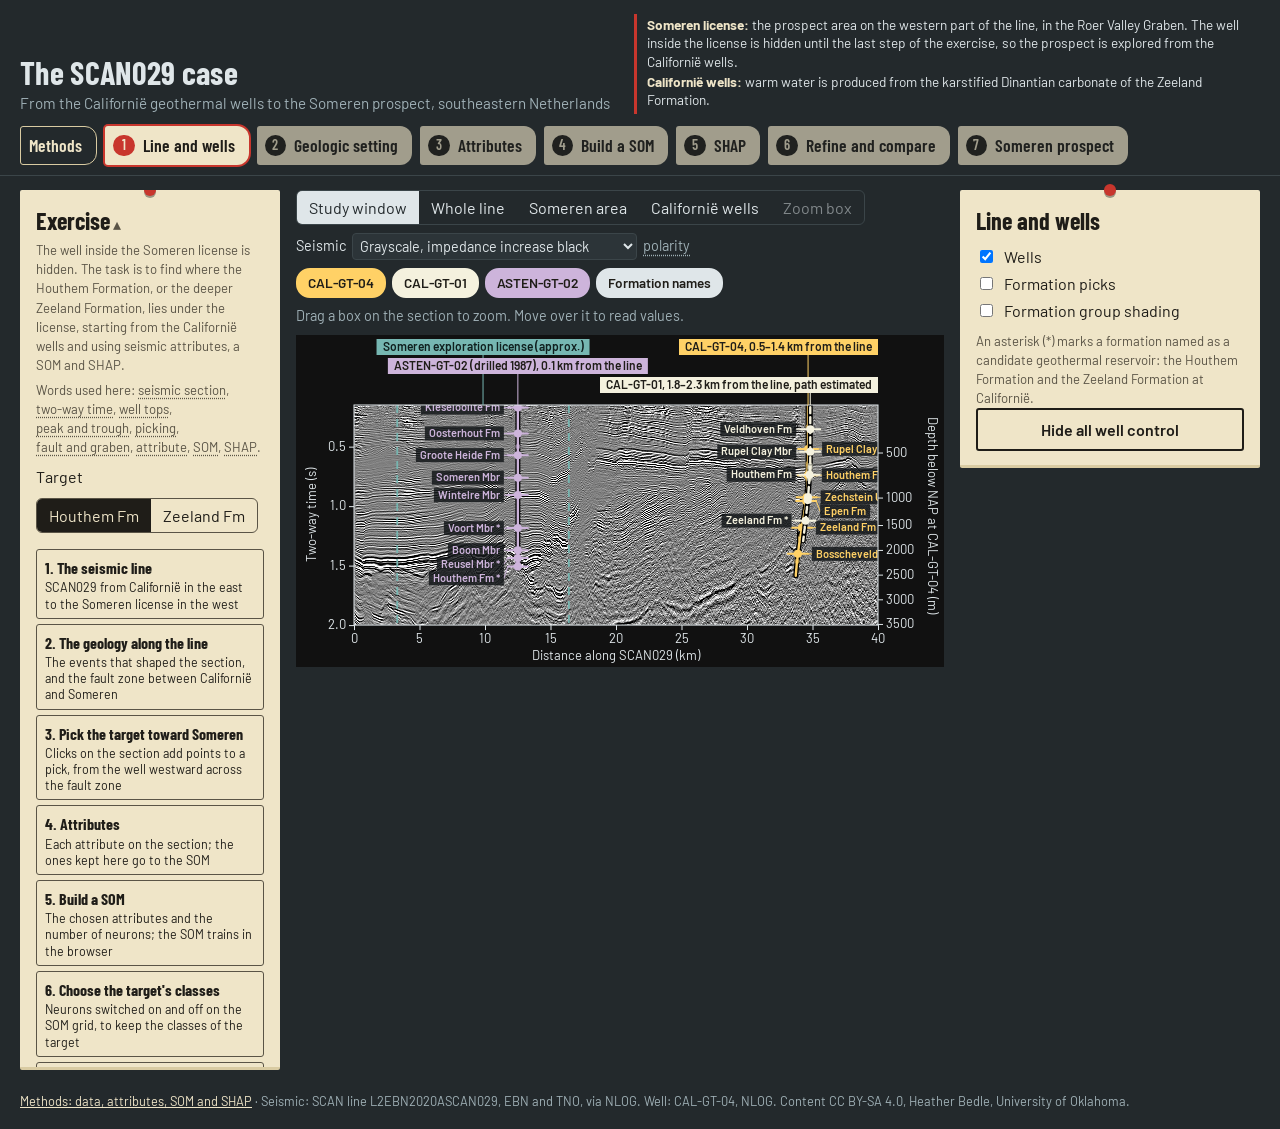
==== commit 9791a5aa: "Add files via upload" ====
--- a/index.html
+++ b/index.html
@@ -7,7 +7,7 @@
 <link rel="preconnect" href="https://fonts.googleapis.com">
 <link rel="preconnect" href="https://fonts.gstatic.com" crossorigin>
 <link href="https://fonts.googleapis.com/css2?family=Barlow+Condensed:wght@500;600;700&family=Barlow:wght@400;500;600&display=swap" rel="stylesheet">
-<link rel="stylesheet" href="css/style.css?v=2026-09-29-exercise2">
+<link rel="stylesheet" href="css/style.css?v=2026-09-29-exercise3">
 <script data-goatcounter="https://hbedle.goatcounter.com/count" async src="//gc.zgo.at/count.js"></script>
 </head>
 <body>
@@ -45,15 +45,14 @@
       </div>
       <div class="events" id="exSteps">
         <button data-ex="1" aria-pressed="false"><b>1. The seismic line</b><small>SCAN029 from Californië in the east to the Someren license in the west</small></button>
-        <button data-ex="2" aria-pressed="false"><b>2. The Californië wells</b><small>The well tops on the section: the Houthem at about 0.74 s and the Zeeland at about 1.2 s at CAL-GT-04</small></button>
-        <button data-ex="3" aria-pressed="false"><b>3. The geology along the line</b><small>The events that shaped the section, and the fault zone between Californië and Someren</small></button>
-        <button data-ex="4" aria-pressed="false"><b>4. Pick the target toward Someren</b><small>Clicks on the section add points to a pick, from the well westward across the fault zone</small></button>
-        <button data-ex="5" aria-pressed="false"><b>5. Attributes along the pick</b><small>Each attribute on the section and along the pick; the ones kept here go to the SOM</small></button>
-        <button data-ex="6" aria-pressed="false"><b>6. Build a SOM</b><small>The chosen attributes and the number of neurons; the SOM trains in the browser</small></button>
-        <button data-ex="7" aria-pressed="false"><b>7. Choose the target's classes</b><small>Neurons switched on and off on the SOM grid, to keep the classes of the target</small></button>
-        <button data-ex="8" aria-pressed="false"><b>8. SHAP</b><small>Which attributes place samples in those classes</small></button>
-        <button data-ex="9" aria-pressed="false"><b>9. Refine and build another SOM</b><small>Another combination of attributes or neurons, compared with the first</small></button>
-        <button data-ex="10" aria-pressed="false"><b>10. Reveal the Someren well</b><small>The well inside the license, its Houthem top against the pick, and each SOM's classes at the well</small></button>
+        <button data-ex="2" aria-pressed="false"><b>2. The geology along the line</b><small>The events that shaped the section, and the fault zone between Californië and Someren</small></button>
+        <button data-ex="3" aria-pressed="false"><b>3. Pick the target toward Someren</b><small>Clicks on the section add points to a pick, from the well westward across the fault zone</small></button>
+        <button data-ex="4" aria-pressed="false"><b>4. Attributes</b><small>Each attribute on the section; the ones kept here go to the SOM</small></button>
+        <button data-ex="5" aria-pressed="false"><b>5. Build a SOM</b><small>The chosen attributes and the number of neurons; the SOM trains in the browser</small></button>
+        <button data-ex="6" aria-pressed="false"><b>6. Choose the target's classes</b><small>Neurons switched on and off on the SOM grid, to keep the classes of the target</small></button>
+        <button data-ex="7" aria-pressed="false"><b>7. SHAP</b><small>Which attributes place samples in those classes</small></button>
+        <button data-ex="8" aria-pressed="false"><b>8. Refine and build another SOM</b><small>Another combination of attributes or neurons, compared with the first</small></button>
+        <button data-ex="9" aria-pressed="false"><b>9. Reveal the Someren well</b><small>The well inside the license, its Houthem top against the pick, and each SOM's classes at the well</small></button>
       </div>
       <div id="pickCtl" hidden>
         <p class="small">Picking is on: clicks on the section add points. Dragging a box still zooms. <span id="pickInfo"></span></p>
@@ -81,7 +80,6 @@
       <div class="readout" id="readout">Drag a box on the section to zoom. Move over it to read values.</div>
     </div>
     <div class="canvaswrap"><canvas id="section" aria-label="Seismic section display"></canvas></div>
-    <div id="pickProfileWrap" hidden><canvas id="pickProfile" aria-label="Attribute along the pick"></canvas></div>
   </section>
 
   <aside class="notes">
@@ -250,6 +248,6 @@
   Seismic: SCAN line L2EBN2020ASCAN029, EBN and TNO, via NLOG. Well: CAL-GT-04, NLOG.
   Content CC BY-SA 4.0, Heather Bedle, University of Oklahoma.
 </footer>
-<script src="js/app.js?v=2026-09-29-exercise2"></script>
+<script src="js/app.js?v=2026-09-29-exercise3"></script>
 </body>
 </html>
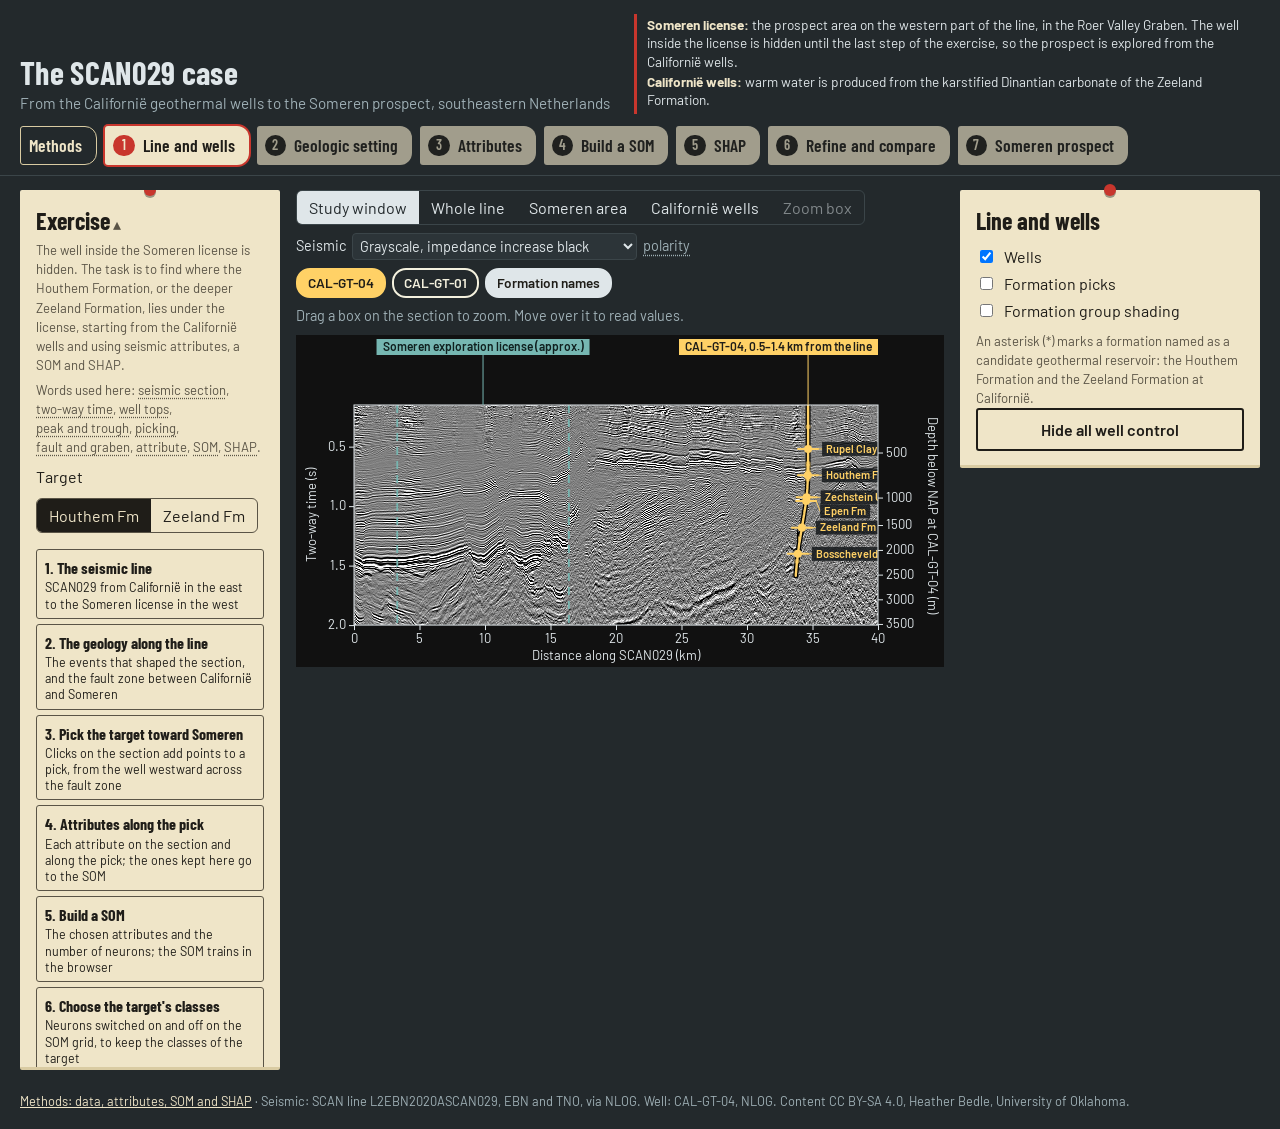
==== commit 7651c0e8: "Add files via upload" ====
--- a/index.html
+++ b/index.html
@@ -47,7 +47,7 @@
         <button data-ex="1" aria-pressed="false"><b>1. The seismic line</b><small>SCAN029 from Californië in the east to the Someren license in the west</small></button>
         <button data-ex="2" aria-pressed="false"><b>2. The geology along the line</b><small>The events that shaped the section, and the fault zone between Californië and Someren</small></button>
         <button data-ex="3" aria-pressed="false"><b>3. Pick the target toward Someren</b><small>Clicks on the section add points to a pick, from the well westward across the fault zone</small></button>
-        <button data-ex="4" aria-pressed="false"><b>4. Attributes</b><small>Each attribute on the section; the ones kept here go to the SOM</small></button>
+        <button data-ex="4" aria-pressed="false"><b>4. Attributes along the pick</b><small>Each attribute on the section and along the pick; the ones kept here go to the SOM</small></button>
         <button data-ex="5" aria-pressed="false"><b>5. Build a SOM</b><small>The chosen attributes and the number of neurons; the SOM trains in the browser</small></button>
         <button data-ex="6" aria-pressed="false"><b>6. Choose the target's classes</b><small>Neurons switched on and off on the SOM grid, to keep the classes of the target</small></button>
         <button data-ex="7" aria-pressed="false"><b>7. SHAP</b><small>Which attributes place samples in those classes</small></button>
@@ -80,6 +80,7 @@
       <div class="readout" id="readout">Drag a box on the section to zoom. Move over it to read values.</div>
     </div>
     <div class="canvaswrap"><canvas id="section" aria-label="Seismic section display"></canvas></div>
+    <div id="pickProfileWrap" hidden><canvas id="pickProfile" aria-label="Attribute along the pick"></canvas></div>
   </section>
 
   <aside class="notes">
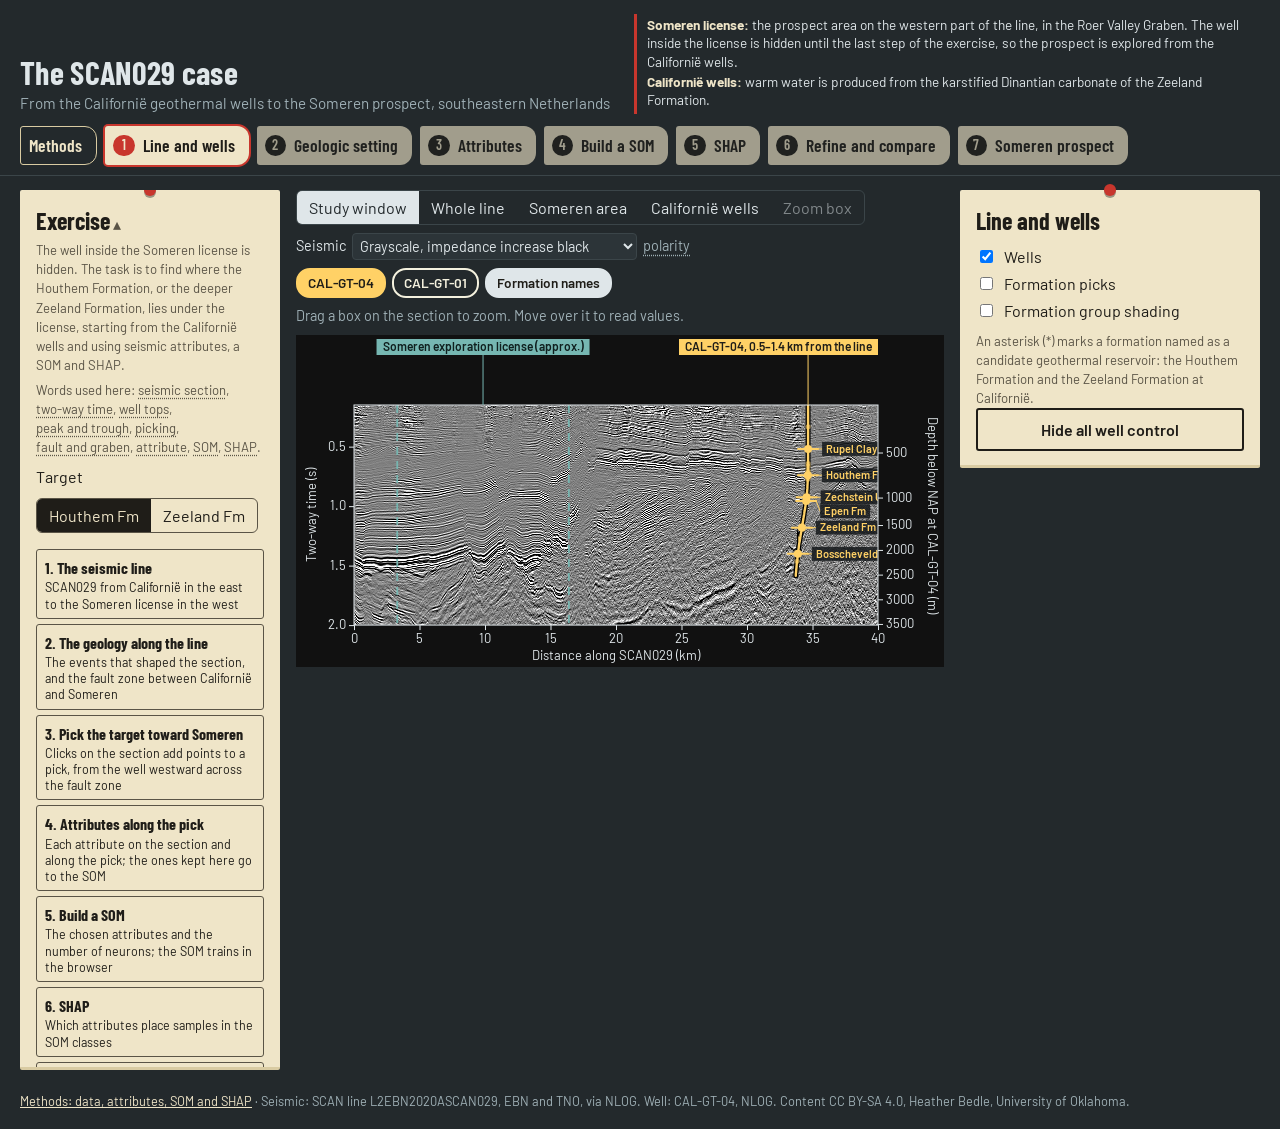
==== commit 7f6e57fd: "Add files via upload" ====
--- a/index.html
+++ b/index.html
@@ -7,7 +7,7 @@
 <link rel="preconnect" href="https://fonts.googleapis.com">
 <link rel="preconnect" href="https://fonts.gstatic.com" crossorigin>
 <link href="https://fonts.googleapis.com/css2?family=Barlow+Condensed:wght@500;600;700&family=Barlow:wght@400;500;600&display=swap" rel="stylesheet">
-<link rel="stylesheet" href="css/style.css?v=2026-09-29-exercise3">
+<link rel="stylesheet" href="css/style.css?v=2026-09-29-exercise4">
 <script data-goatcounter="https://hbedle.goatcounter.com/count" async src="//gc.zgo.at/count.js"></script>
 </head>
 <body>
@@ -49,10 +49,9 @@
         <button data-ex="3" aria-pressed="false"><b>3. Pick the target toward Someren</b><small>Clicks on the section add points to a pick, from the well westward across the fault zone</small></button>
         <button data-ex="4" aria-pressed="false"><b>4. Attributes along the pick</b><small>Each attribute on the section and along the pick; the ones kept here go to the SOM</small></button>
         <button data-ex="5" aria-pressed="false"><b>5. Build a SOM</b><small>The chosen attributes and the number of neurons; the SOM trains in the browser</small></button>
-        <button data-ex="6" aria-pressed="false"><b>6. Choose the target's classes</b><small>Neurons switched on and off on the SOM grid, to keep the classes of the target</small></button>
-        <button data-ex="7" aria-pressed="false"><b>7. SHAP</b><small>Which attributes place samples in those classes</small></button>
-        <button data-ex="8" aria-pressed="false"><b>8. Refine and build another SOM</b><small>Another combination of attributes or neurons, compared with the first</small></button>
-        <button data-ex="9" aria-pressed="false"><b>9. Reveal the Someren well</b><small>The well inside the license, its Houthem top against the pick, and each SOM's classes at the well</small></button>
+        <button data-ex="6" aria-pressed="false"><b>6. SHAP</b><small>Which attributes place samples in the SOM classes</small></button>
+        <button data-ex="7" aria-pressed="false"><b>7. Refine and build another SOM</b><small>Another combination of attributes or neurons, compared with the first</small></button>
+        <button data-ex="8" aria-pressed="false"><b>8. Reveal the Someren well</b><small>The well inside the license, its Houthem top against the pick, and each SOM's classes at the well</small></button>
       </div>
       <div id="pickCtl" hidden>
         <p class="small">Picking is on: clicks on the section add points. Dragging a box still zooms. <span id="pickInfo"></span></p>
@@ -200,9 +199,9 @@
       <h2>Refine and compare</h2>
       <div id="comparePanel">
         <fieldset class="modes">
-          <label><input type="radio" name="compareMode" value="off" checked> One run only</label>
+          <label><input type="radio" name="compareMode" value="off"> One run only</label>
           <label><input type="radio" name="compareMode" value="wipe"> Two runs, one view with a movable split</label>
-          <label><input type="radio" name="compareMode" value="stacked"> Two runs, one view above the other</label>
+          <label><input type="radio" name="compareMode" value="stacked" checked> Two runs, one view above the other</label>
         </fieldset>
         <label class="field" id="wipeRow">Split position <input type="range" id="wipe" min="0.05" max="0.95" step="0.01" value="0.5"></label>
         <div class="row2"><label class="field">Left <select id="runA"></select></label><label class="field">Right <select id="runB"></select></label></div>
@@ -249,6 +248,6 @@
   Seismic: SCAN line L2EBN2020ASCAN029, EBN and TNO, via NLOG. Well: CAL-GT-04, NLOG.
   Content CC BY-SA 4.0, Heather Bedle, University of Oklahoma.
 </footer>
-<script src="js/app.js?v=2026-09-29-exercise3"></script>
+<script src="js/app.js?v=2026-09-29-exercise4"></script>
 </body>
 </html>
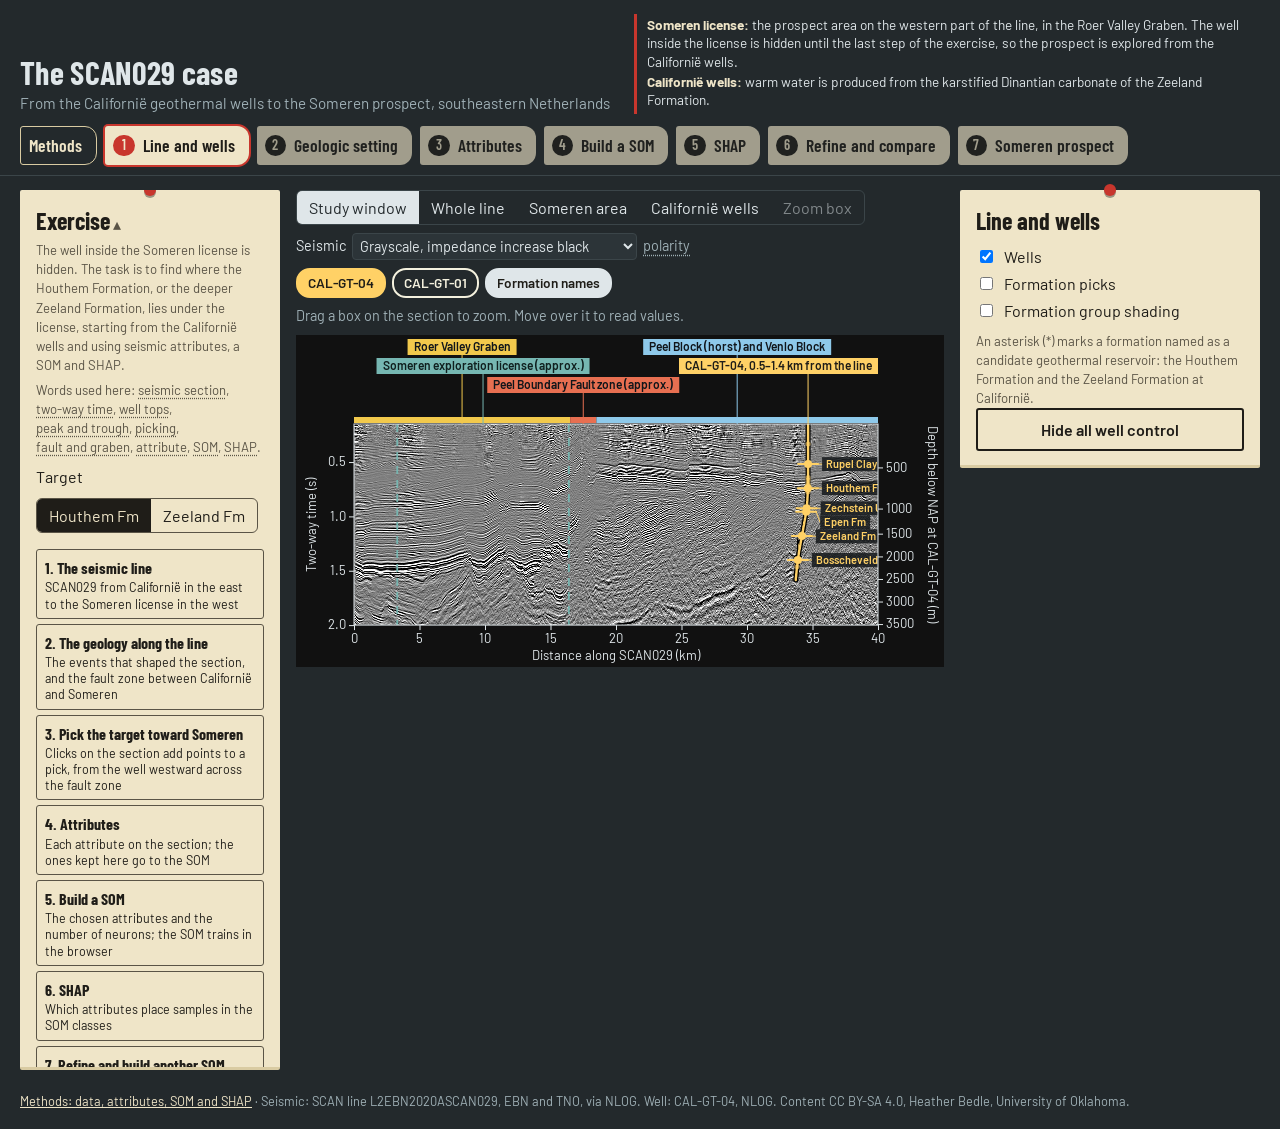
==== commit 0fc52473: "Add files via upload" ====
--- a/index.html
+++ b/index.html
@@ -7,7 +7,7 @@
 <link rel="preconnect" href="https://fonts.googleapis.com">
 <link rel="preconnect" href="https://fonts.gstatic.com" crossorigin>
 <link href="https://fonts.googleapis.com/css2?family=Barlow+Condensed:wght@500;600;700&family=Barlow:wght@400;500;600&display=swap" rel="stylesheet">
-<link rel="stylesheet" href="css/style.css?v=2026-09-29-exercise4">
+<link rel="stylesheet" href="css/style.css?v=2026-09-29-exercise6">
 <script data-goatcounter="https://hbedle.goatcounter.com/count" async src="//gc.zgo.at/count.js"></script>
 </head>
 <body>
@@ -47,7 +47,7 @@
         <button data-ex="1" aria-pressed="false"><b>1. The seismic line</b><small>SCAN029 from Californië in the east to the Someren license in the west</small></button>
         <button data-ex="2" aria-pressed="false"><b>2. The geology along the line</b><small>The events that shaped the section, and the fault zone between Californië and Someren</small></button>
         <button data-ex="3" aria-pressed="false"><b>3. Pick the target toward Someren</b><small>Clicks on the section add points to a pick, from the well westward across the fault zone</small></button>
-        <button data-ex="4" aria-pressed="false"><b>4. Attributes along the pick</b><small>Each attribute on the section and along the pick; the ones kept here go to the SOM</small></button>
+        <button data-ex="4" aria-pressed="false"><b>4. Attributes</b><small>Each attribute on the section; the ones kept here go to the SOM</small></button>
         <button data-ex="5" aria-pressed="false"><b>5. Build a SOM</b><small>The chosen attributes and the number of neurons; the SOM trains in the browser</small></button>
         <button data-ex="6" aria-pressed="false"><b>6. SHAP</b><small>Which attributes place samples in the SOM classes</small></button>
         <button data-ex="7" aria-pressed="false"><b>7. Refine and build another SOM</b><small>Another combination of attributes or neurons, compared with the first</small></button>
@@ -230,6 +230,8 @@
       <h2>Someren prospect</h2>
       <p class="small beforeReveal">The well inside the license is hidden until the last step of the exercise.</p>
       <p class="small afterReveal" hidden>ASTEN-GT-02, drilled in 1987, lies 0.1 km from the line inside the license. Its tops, from the 2021 TNO revision, are placed in two-way time with the migration velocities.</p>
+      <label class="field">Display on the section <select id="verdictLayer"><option value="som">SOM classes</option><option value="none">No overlay</option></select></label>
+      <canvas id="verdictBar" width="260" height="44" aria-label="Color scale" hidden></canvas>
       <label class="field">Overlay opacity <input type="range" id="verdictOpacity" min="0" max="1" step="0.05" value="0.6"></label>
       <canvas id="somGridVerdict" width="268" height="268" aria-label="SOM neuron grid; click a neuron to switch it on or off"></canvas>
       <div class="row2"><button class="big" id="neuronsAllV">Show all neurons</button><button class="big" id="neuronsNoneV">Hide all neurons</button></div>
@@ -248,6 +250,6 @@
   Seismic: SCAN line L2EBN2020ASCAN029, EBN and TNO, via NLOG. Well: CAL-GT-04, NLOG.
   Content CC BY-SA 4.0, Heather Bedle, University of Oklahoma.
 </footer>
-<script src="js/app.js?v=2026-09-29-exercise4"></script>
+<script src="js/app.js?v=2026-09-29-exercise6"></script>
 </body>
 </html>
